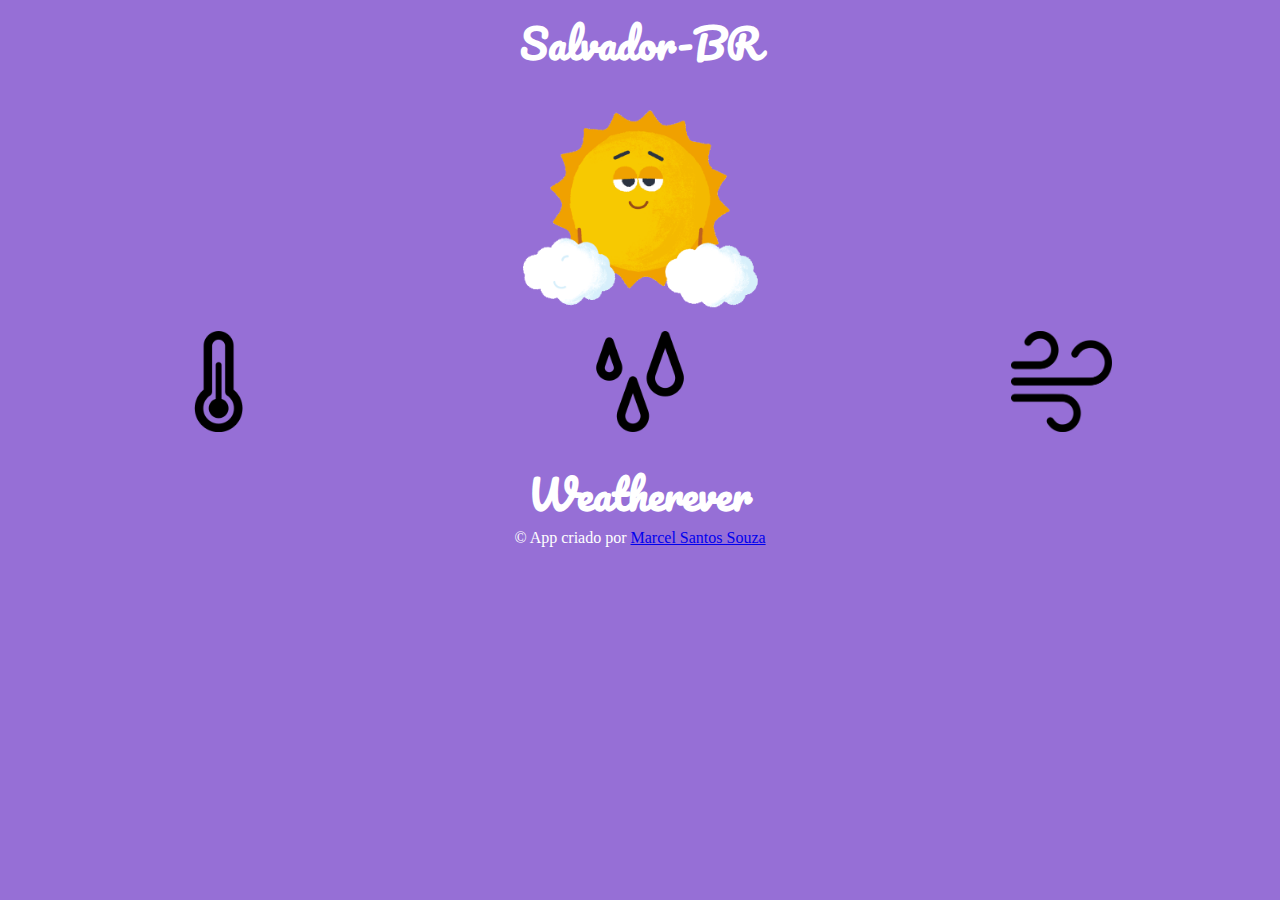
==== index.html @ ead155d7 "commit 1" ====
<!DOCTYPE html>
<html>
<head>
	<title>Wheatherever</title>
<meta name="viewport" content="width=device-width, initial-scale=1">
<link href="./stylesheet.css" rel="stylesheet"></link>
<link href= "https://fonts.googleapis.com/css2?family=Pacifico&display=swap" rel="stylesheet"></link>
</head>
<body>
	<div>
	<h1 id="logo" class ="cidade">Salvador-BR</h1>
	<img src="./gif_nublado.gif" class= "imagem_principal" alt="gif nublado">
	</div>

	<div id="all_imagens">	
	<img src="./termometro.png" alt="termometro" class="termometro">
	<img src="./drop.png" alt="gota d'agua" class="humidade">
	<img src="./wind.png" alt="vento" class="vento">
	</div>



	<div id="all">	
	<h2 id="temperatura" type="number" class="temperatura"></h2>
	<h2 id="humidity" type="number" class="humidity"></h2>
	<h2 id="wind" type="number" class="wind"></h2>
	</div>

	<h1 id="logo">Weatherever</h1>
	<p> &copy App criado por <a href="https://github.com/MarcelSSouza">Marcel Santos Souza</a></p>





<script src="./script.js" type="text/javascript"></script>
</body>
</html>
---- stylesheet.css ----
html, body, div, span, object, iframe,
	h1, h2, h3, h4, h5, h6, p, blockquote, pre,
	a, abbr,, cite, code,
	del, dfn, em, img, ins, kbd, q, s, samp,
	small, strong, sub, sup, var,
	b, u, i, 
	dl, dt, dd, ol, ul, li,
	fieldset, form, label, legend,
	table, caption, tbody, tfoot, thead, tr, th, td,
	article, aside, canvas, details, embed, 
	figure, figcaption, footer, header,  
	 nav, output, ruby, section, summary,
	time, mark, audio, video {
		margin: 0;
		padding: 0;
		border: 0;
		font-size: 100%;
		font: inherit;
		vertical-align: baseline;}


*{	background: #966fd6;
}
.description_init{
	color: white;
	margin-top: 30px;
	margin-left: auto;
	margin-right: auto;
	font-family: "Pacifico"


}

h1{	font-size: 40px;
	margin-bottom: 0;
	align-content: center;
	text-align: center;
	color: white;
	font-family: "Pacifico"
}

#all{
	display: flex;
	color: white;
	justify-content: space-around;
}

#all_imagens{
	display: flex;
	color: white;
	justify-content: space-around;
}
.termometro{
	width: 8%
}
.vento{
	width: 8%
}
.humidade{
	width: 8%
}



h2{
	font-size: 70px;
	float: right;
	margin-top: auto;
	margin-bottom: auto;
}
.imagem_principal{
  	width: 20%;
    display: block;
    margin-left: auto;
    margin-right: auto }


.temperatura{
	align-content: center;
	text-align: center;
}

p{color:  white;
	text-align: center;
	margin-top: 0;

}
.cidade{
	margin-top: 0;
}
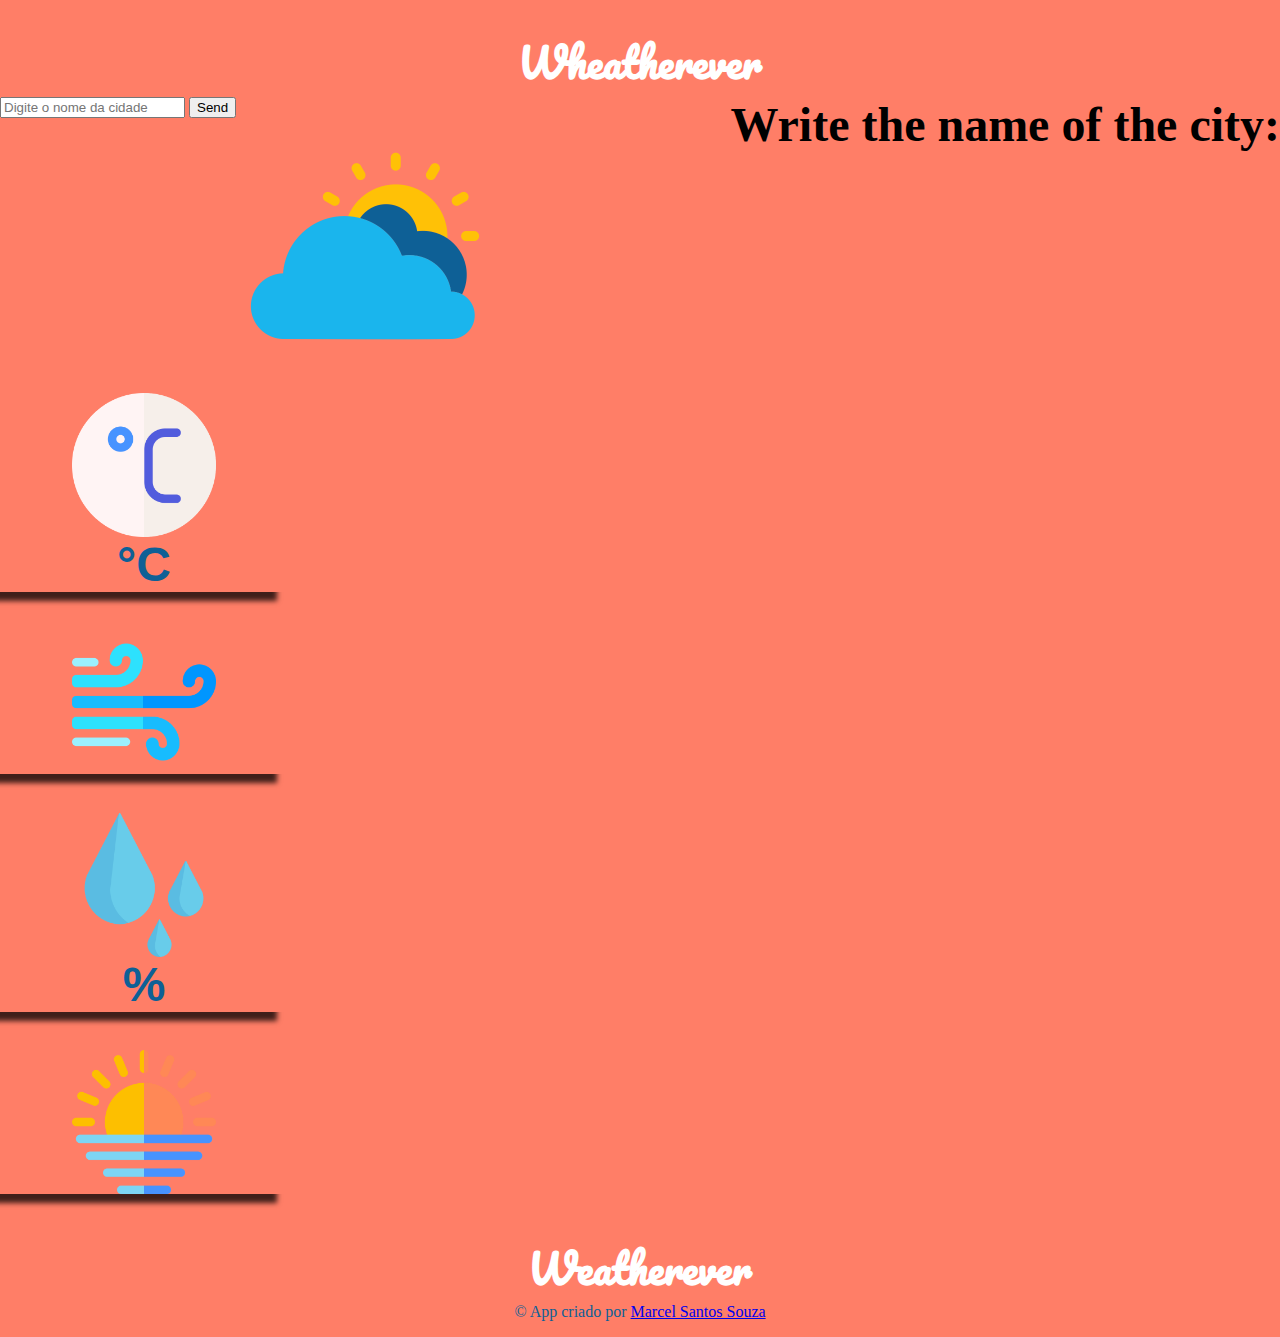
==== commit 028bbc86: "refactor" ====
--- a/index.html
+++ b/index.html
@@ -1,38 +1,90 @@
 <!DOCTYPE html>
 <html>
 <head>
-	<title>Wheatherever</title>
-<meta name="viewport" content="width=device-width, initial-scale=1">
-<link href="./stylesheet.css" rel="stylesheet"></link>
-<link href= "https://fonts.googleapis.com/css2?family=Pacifico&display=swap" rel="stylesheet"></link>
+  <title>Wheatherever</title>
+  <link rel="shortcut icon" href="./assets/main.ico" />
+  <meta name="viewport" content="width=device-width, initial-scale=1" />
+  <link
+  href="https://fonts.googleapis.com/css2?family=Pacifico&display=swap"
+  rel="stylesheet"
+  />
+  <link
+  rel="stylesheet"
+  href="https://stackpath.bootstrapcdn.com/bootstrap/4.5.0/css/bootstrap.min.css"
+  integrity="sha384-9aIt2nRpC12Uk9gS9baDl411NQApFmC26EwAOH8WgZl5MYYxFfc+NcPb1dKGj7Sk"
+  crossorigin="anonymous"
+  />
+  <link href="./stylesheet.css" rel="stylesheet" />
 </head>
 <body>
-	<div>
-	<h1 id="logo" class ="cidade">Salvador-BR</h1>
-	<img src="./gif_nublado.gif" class= "imagem_principal" alt="gif nublado">
-	</div>
-
-	<div id="all_imagens">	
-	<img src="./termometro.png" alt="termometro" class="termometro">
-	<img src="./drop.png" alt="gota d'agua" class="humidade">
-	<img src="./wind.png" alt="vento" class="vento">
-	</div>
-
-
-
-	<div id="all">	
-	<h2 id="temperatura" type="number" class="temperatura"></h2>
-	<h2 id="humidity" type="number" class="humidity"></h2>
-	<h2 id="wind" type="number" class="wind"></h2>
-	</div>
-
-	<h1 id="logo">Weatherever</h1>
-	<p> &copy App criado por <a href="https://github.com/MarcelSSouza">Marcel Santos Souza</a></p>
-
-
-
-
-
-<script src="./script.js" type="text/javascript"></script>
+  <div class="inicio">
+    <h1 class="logo_init">Wheatherever</h1>
+    <h2 class="description_init">Write the name of the city:</h2>
+    <input class="text-center" required placeholder="Digite o nome da cidade" name=city_name>
+    <button onclick="show()">Send</button>
+  </div>
+  <div class="tudo d-none">
+    <div>
+      <img src="./assets/main.png" class="imagem_principal" alt="gif nublado" />
+      <div id="all">
+        <h2 id="logo" type="text" class="city"></h2>
+      </div>
+    </div>
+    <div class="data d-flex flex-row justify-content-space-evenly">
+      <div class="card" style="width: 18rem;">
+        <img src="./assets/termometro.png" class="card-img-top mt-5" alt="..." />
+        <div class="card-body">
+          <h2 id="temperatura" type="number" class="card-text temperatura">
+            °C
+          </h2>
+        </div>
+      </div>
+      <div class="card" style="width: 18rem;">
+        <img src="./assets/wind.png" class="card-img-top mt-5" alt="..." />
+        <div class="card-body">
+          <h2 id="wind" type="number" class="card-text wind"></h2>
+        </div>
+      </div>
+      <div class="card" style="width: 18rem;">
+        <img src="./assets/water.png" class="card-img-top mt-5" alt="..." />
+        <div class="card-body">
+          <h2 id="humidity" type="number" class="card-text humidity">%</h2>
+        </div>
+      </div>
+      <div class="card" style="width: 18rem;">
+        <img src="./assets/sun.png" class="card-img-top mt-3" alt="..." />
+        <div class="card-body">
+          <div class="sun">
+            <h2 id="wind" type="number" class="card-text sunrise"></h2>
+            <h2 id="wind" type="number" class="card-text sunset"></h2>
+          </div>
+        </div>
+      </div>
+      <div id="all" class="d-flex flex-column align-items-center text-light ">
+        <h2 id="wind" type="number" class="date"></h2>
+      </div>
+    </div>
+    <h1 id="logo">Weatherever</h1>
+    <p>
+      &copy App criado por
+      <a href="https://github.com/MarcelSSouza">Marcel Santos Souza</a>
+    </p>
+  </div>
+  <script
+  src="https://code.jquery.com/jquery-3.5.1.slim.min.js"
+  integrity="sha384-DfXdz2htPH0lsSSs5nCTpuj/zy4C+OGpamoFVy38MVBnE+IbbVYUew+OrCXaRkfj"
+  crossorigin="anonymous"
+  ></script>
+  <script
+  src="https://cdn.jsdelivr.net/npm/popper.js@1.16.0/dist/umd/popper.min.js"
+  integrity="sha384-Q6E9RHvbIyZFJoft+2mJbHaEWldlvI9IOYy5n3zV9zzTtmI3UksdQRVvoxMfooAo"
+  crossorigin="anonymous"
+  ></script>
+  <script
+  src="https://stackpath.bootstrapcdn.com/bootstrap/4.5.0/js/bootstrap.min.js"
+  integrity="sha384-OgVRvuATP1z7JjHLkuOU7Xw704+h835Lr+6QL9UvYjZE3Ipu6Tp75j7Bh/kR0JKI"
+  crossorigin="anonymous"
+  ></script>
+  <script src="./script.js" type="text/javascript"></script>
 </body>
 </html>--- a/stylesheet.css
+++ b/stylesheet.css
@@ -1,90 +1,88 @@
-	html, body, div, span, object, iframe,
-	h1, h2, h3, h4, h5, h6, p, blockquote, pre,
-	a, abbr,, cite, code,
-	del, dfn, em, img, ins, kbd, q, s, samp,
-	small, strong, sub, sup, var,
-	b, u, i, 
-	dl, dt, dd, ol, ul, li,
-	fieldset, form, label, legend,
-	table, caption, tbody, tfoot, thead, tr, th, td,
-	article, aside, canvas, details, embed, 
-	figure, figcaption, footer, header,  
-	 nav, output, ruby, section, summary,
-	time, mark, audio, video {
-		margin: 0;
-		padding: 0;
-		border: 0;
-		font-size: 100%;
-		font: inherit;
-		vertical-align: baseline;}
-
-
-*{	background: #966fd6;
-}
-.description_init{
-	color: white;
-	margin-top: 30px;
-	margin-left: auto;
-	margin-right: auto;
-	font-family: "Pacifico"
-
-
+body{
+  margin: 0;
+  padding: 0;
+  border: 0;
+  font-size: 100%;
+  font: inherit;
+  vertical-align: baseline;
 }
 
-h1{	font-size: 40px;
-	margin-bottom: 0;
-	align-content: center;
-	text-align: center;
-	color: white;
-	font-family: "Pacifico"
+.sun {
+  display: flex;
+  flex-direction: column;
 }
 
-#all{
-	display: flex;
-	color: white;
-	justify-content: space-around;
+body {
+  background-color: #ff7e67;
 }
 
-#all_imagens{
-	display: flex;
-	color: white;
-	justify-content: space-around;
-}
-.termometro{
-	width: 8%
-}
-.vento{
-	width: 8%
-}
-.humidade{
-	width: 8%
+h1 {
+  font-size: 40px;
+  margin-bottom: 0;
+  align-content: center;
+  text-align: center;
+  color: #fff;
+  font-family: "Pacifico";
 }
 
-
-
-h2{
-	font-size: 70px;
-	float: right;
-	margin-top: auto;
-	margin-bottom: auto;
-}
-.imagem_principal{
-  	width: 20%;
-    display: block;
-    margin-left: auto;
-    margin-right: auto }
-
-
-.temperatura{
-	align-content: center;
-	text-align: center;
+#all_imagens {
+  display: flex;
+  color: white;
+  justify-content: space-around;
 }
 
-p{color:  white;
-	text-align: center;
-	margin-top: 0;
+@media (max-width: 1010px) {
+  .data {
+    display: flex;
+    flex-direction: column;
+    justify-content: space-evenly;
+    align-items: center;
+  }
+}
+.card-img-top {
+  width: 50%;
+}
+.card {
+  margin-top: 1.5%;
+  margin-bottom: 3%;
+  display: flex;
+  flex-direction: column;
+  align-items: center;
+  justify-content: center;
+  -webkit-box-shadow: -11px 9px 5px 0px rgba(0, 0, 0, 0.75);
+  -moz-box-shadow: -11px 9px 5px 0px rgba(0, 0, 0, 0.75);
+  box-shadow: -11px 9px 5px 0px rgba(0, 0, 0, 0.75);
+}
 
+h2 {
+  font-size: 300%;
+  float: right;
+  margin-top: auto;
+  margin-bottom: auto;
 }
-.cidade{
-	margin-top: 0;
-}+.imagem_principal {
+  width: 20%;
+  display: block;
+  margin-left: auto;
+  margin-right: auto;
+}
+
+.temperatura {
+  text-align: center;
+}
+
+p {
+  color: #0e6096;
+  text-align: center;
+  margin-top: 0;
+}
+.city {
+  font-family: "Pacifico";
+  color: #0e6096;
+  font-size: 370%;
+}
+
+.card-text {
+  font-family: Helvetica, sans-serif;
+  color: #0e6096;
+}
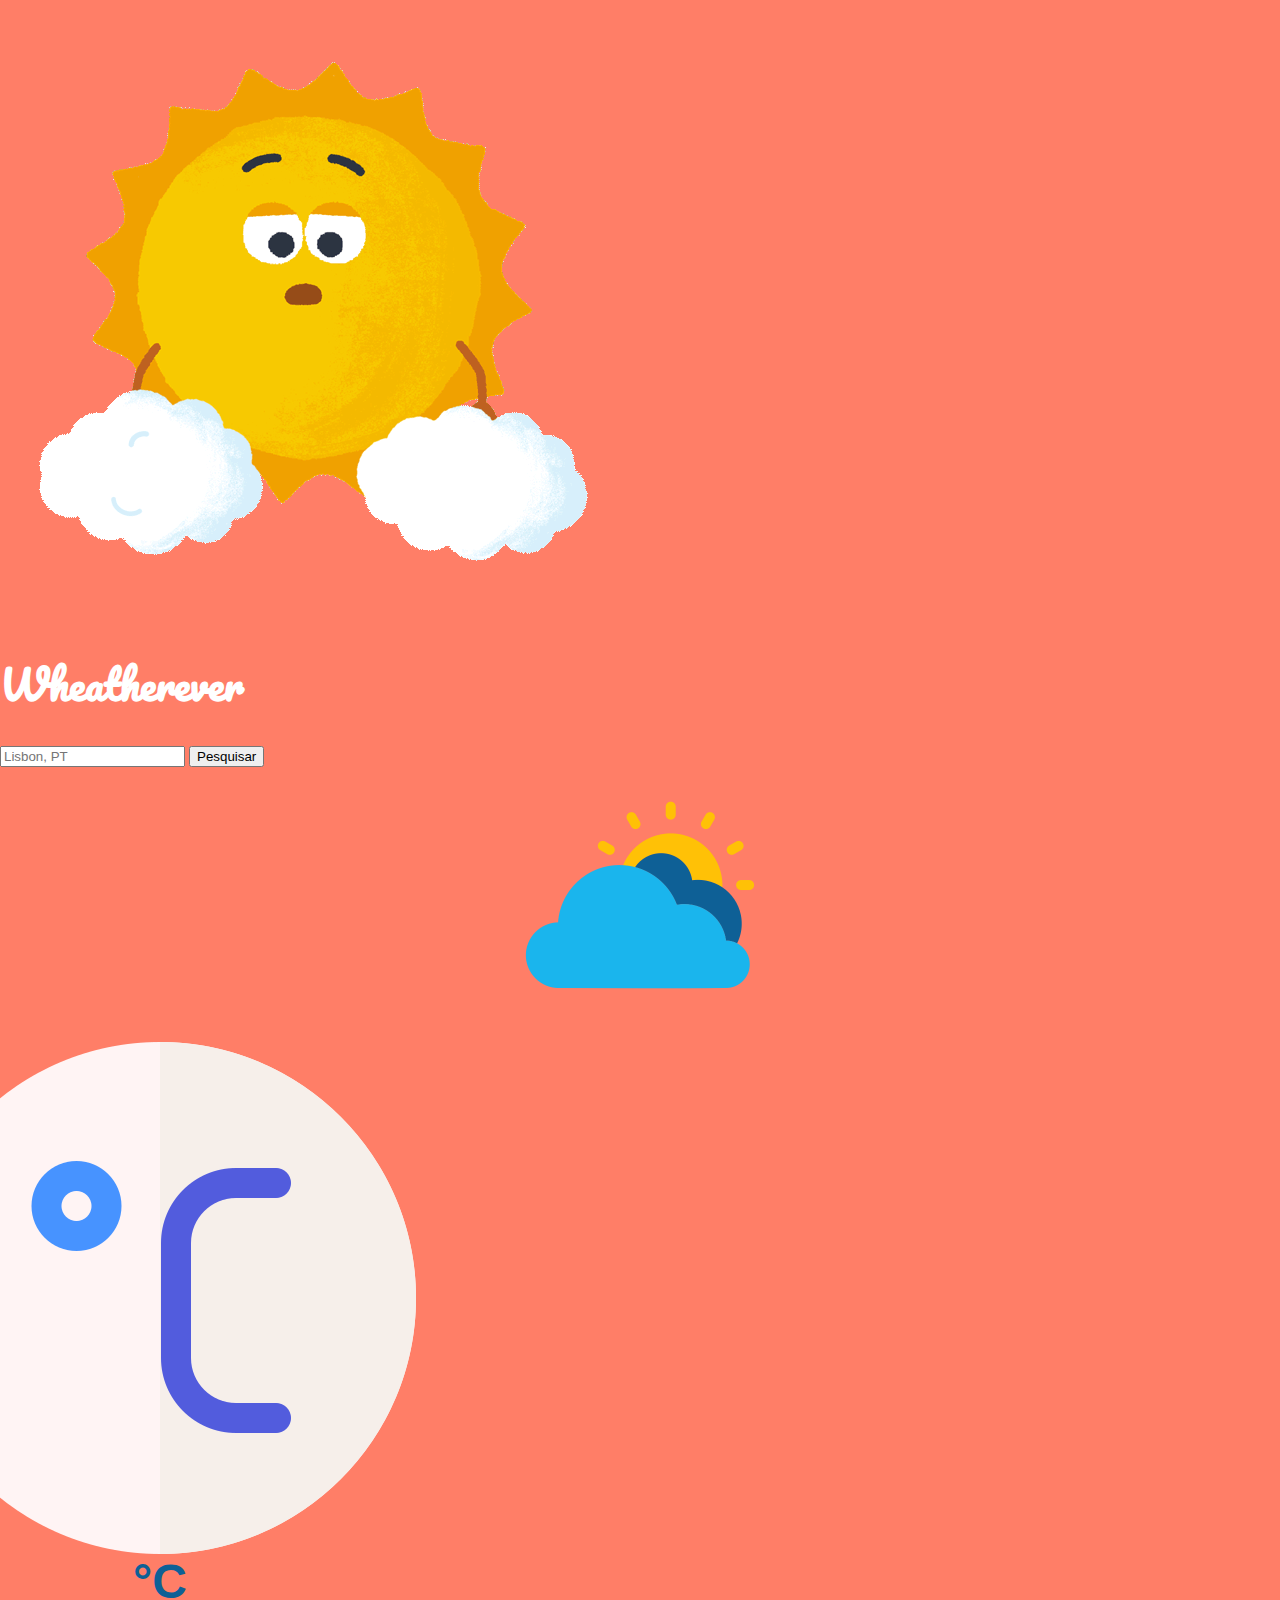
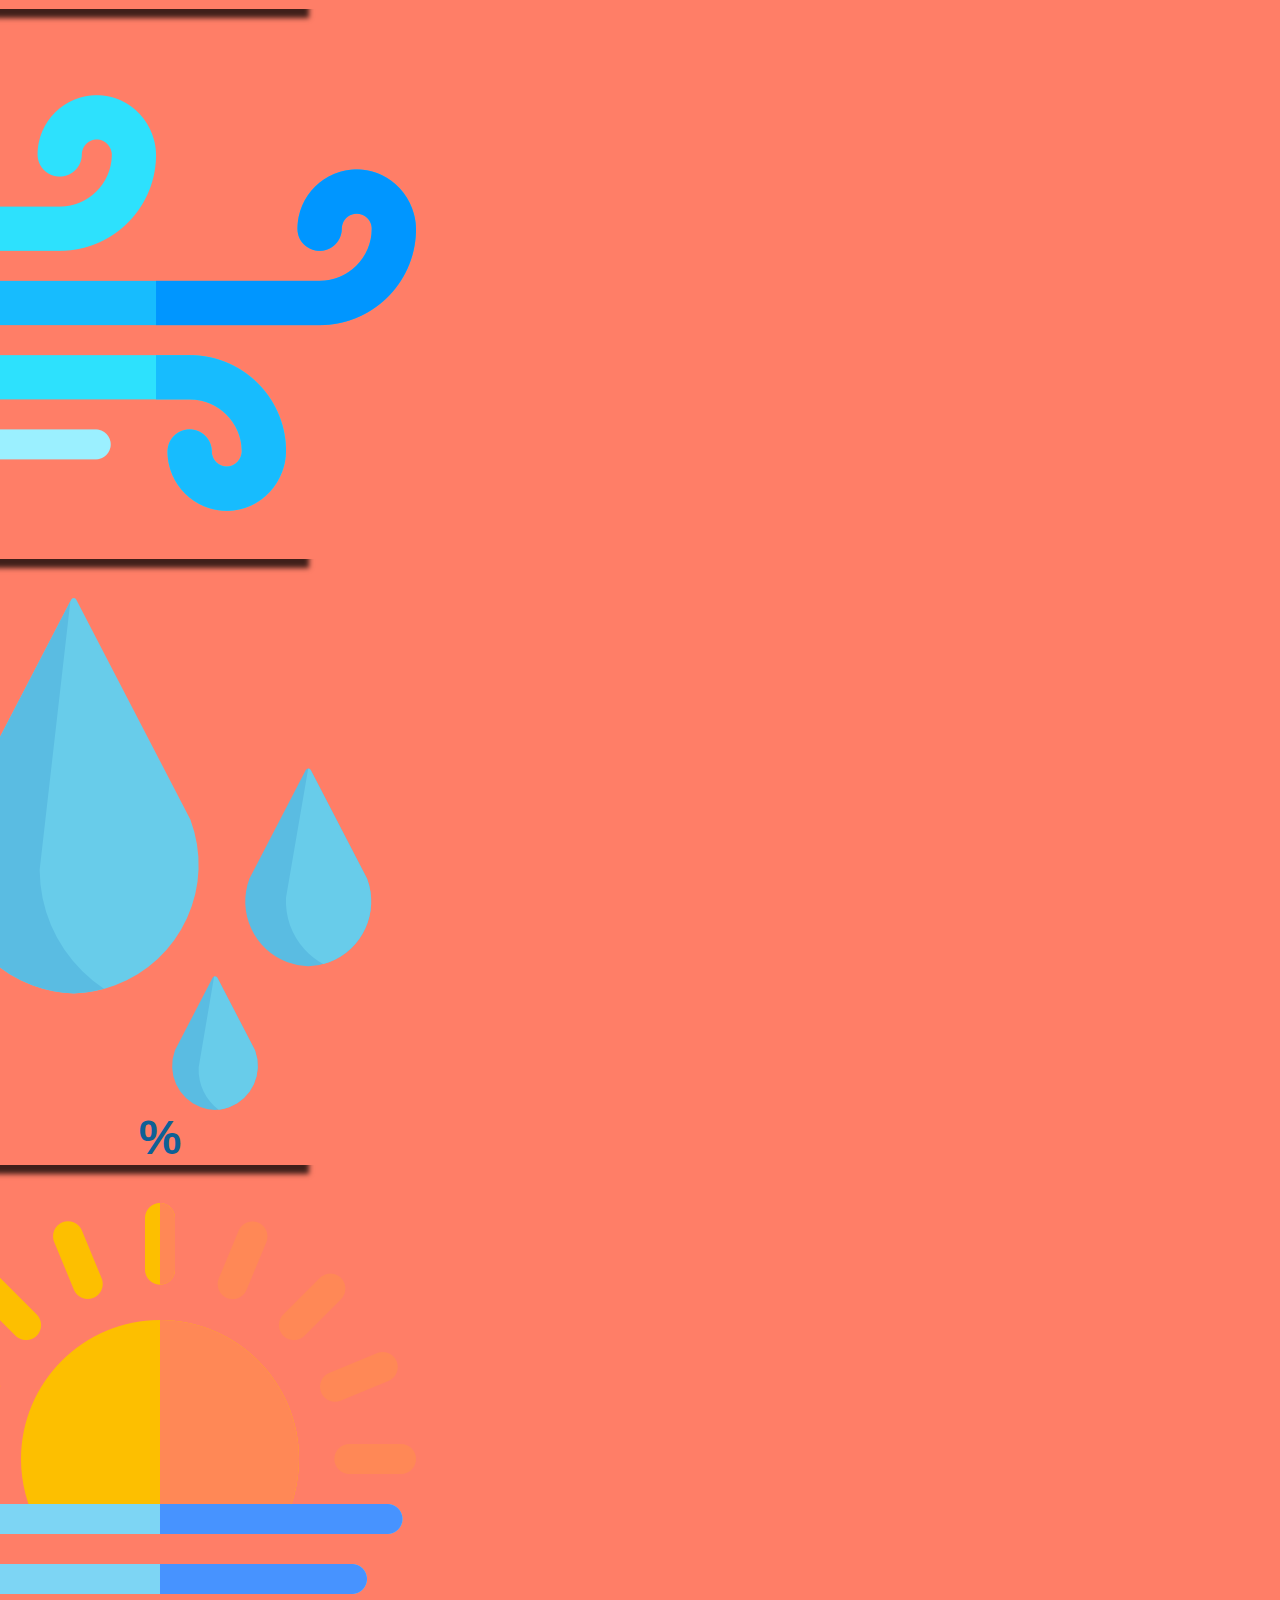
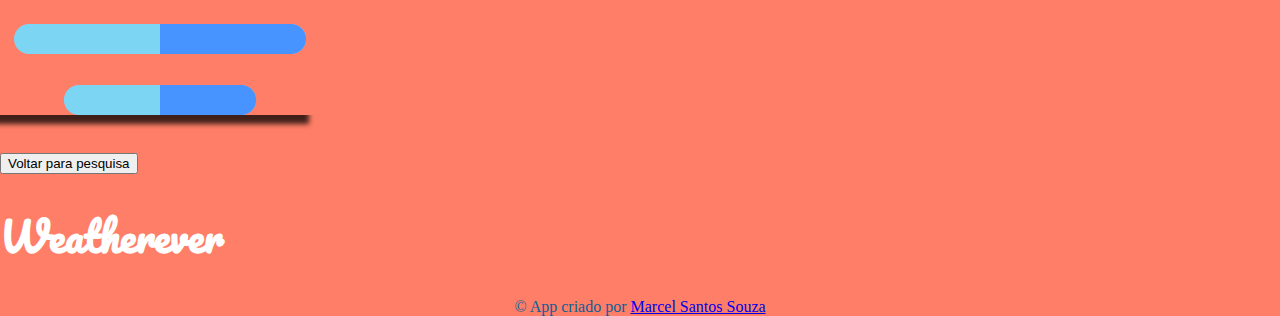
==== commit 18d4884d: "refatorando e consertando" ====
--- a/index.html
+++ b/index.html
@@ -1,90 +1,67 @@
 <!DOCTYPE html>
-<html>
+<html lang="pt-br">
 <head>
   <title>Wheatherever</title>
+  <meta charset="UTF-8">
+  <meta name="viewport" content="width=device-width, initial-scale=1" />
   <link rel="shortcut icon" href="./assets/main.ico" />
-  <meta name="viewport" content="width=device-width, initial-scale=1" />
   <link
   href="https://fonts.googleapis.com/css2?family=Pacifico&display=swap"
   rel="stylesheet"
   />
-  <link
-  rel="stylesheet"
-  href="https://stackpath.bootstrapcdn.com/bootstrap/4.5.0/css/bootstrap.min.css"
-  integrity="sha384-9aIt2nRpC12Uk9gS9baDl411NQApFmC26EwAOH8WgZl5MYYxFfc+NcPb1dKGj7Sk"
-  crossorigin="anonymous"
-  />
+  <link href="https://cdn.jsdelivr.net/npm/bootstrap@5.0.0-beta1/dist/css/bootstrap.min.css" rel="stylesheet" integrity="sha384-giJF6kkoqNQ00vy+HMDP7azOuL0xtbfIcaT9wjKHr8RbDVddVHyTfAAsrekwKmP1" crossorigin="anonymous">
   <link href="./stylesheet.css" rel="stylesheet" />
 </head>
 <body>
-  <div class="inicio">
+  <div class="inicio container text-center d-flex flex-column align-items-center justify-content-center">
+    <img src="./assets/gif_nublado.gif" class="w-25" alt="">
     <h1 class="logo_init">Wheatherever</h1>
-    <h2 class="description_init">Write the name of the city:</h2>
-    <input class="text-center" required placeholder="Digite o nome da cidade" name=city_name>
-    <button onclick="show()">Send</button>
+    <input class="text-center w-75" type="text" id="input_city" placeholder="Lisbon, PT" name=city_name>
+    <button  class="btn btn-primary  w-75" onclick="show()">Pesquisar</button>
   </div>
-  <div class="tudo d-none">
-    <div>
-      <img src="./assets/main.png" class="imagem_principal" alt="gif nublado" />
-      <div id="all">
-        <h2 id="logo" type="text" class="city"></h2>
-      </div>
-    </div>
-    <div class="data d-flex flex-row justify-content-space-evenly">
-      <div class="card" style="width: 18rem;">
-        <img src="./assets/termometro.png" class="card-img-top mt-5" alt="..." />
+  <div class="d-none tudo  d-flex flex-column align-items-center justify-content-center  text-center">
+    <img src="./assets/main.png" class="imagem_principal" alt="gif nublado" />
+    <h2 id="logo" type="text" class="city"></h2>
+    <div class="data container d-flex flex-column align-items-center justify-content-space-evenly">
+      <div class="card" style="width: 20rem;">
+        <img src="./assets/termometro.png" class="card-img-top w-50 mt-5" alt="..." />
         <div class="card-body">
           <h2 id="temperatura" type="number" class="card-text temperatura">
             °C
           </h2>
         </div>
       </div>
-      <div class="card" style="width: 18rem;">
-        <img src="./assets/wind.png" class="card-img-top mt-5" alt="..." />
+      <div class="card" style="width: 20rem;">
+        <img src="./assets/wind.png" class="card-img-top w-50 mt-5" alt="..." />
         <div class="card-body">
           <h2 id="wind" type="number" class="card-text wind"></h2>
         </div>
       </div>
-      <div class="card" style="width: 18rem;">
-        <img src="./assets/water.png" class="card-img-top mt-5" alt="..." />
+      <div class="card" style="width: 20rem;">
+        <img src="./assets/water.png" class="card-img-top w-50 mt-5" alt="..." />
         <div class="card-body">
           <h2 id="humidity" type="number" class="card-text humidity">%</h2>
         </div>
       </div>
-      <div class="card" style="width: 18rem;">
-        <img src="./assets/sun.png" class="card-img-top mt-3" alt="..." />
-        <div class="card-body">
-          <div class="sun">
-            <h2 id="wind" type="number" class="card-text sunrise"></h2>
-            <h2 id="wind" type="number" class="card-text sunset"></h2>
-          </div>
+      <div class="card" style="width: 20rem;">
+        <img src="./assets/sun.png" class="card-img-top w-50 mt-3" alt="..." />
+        <div class="card-body pb-0">
+          <h2 id="wind" type="text" class="card-text  sunrise"></h2>
         </div>
+        <div class="card-body pt-0"> 
+          <h2 id="wind" type="text" class="card-text sunset"></h2>
       </div>
-      <div id="all" class="d-flex flex-column align-items-center text-light ">
-        <h2 id="wind" type="number" class="date"></h2>
       </div>
     </div>
-    <h1 id="logo">Weatherever</h1>
-    <p>
+    <button  class="btn btn-primary mt-1 mb-2" onclick="voltar()">Voltar para pesquisa</button>
+    <h1 id="logo text-center">Weatherever</h1>
+    <p class="text-center">
       &copy App criado por
       <a href="https://github.com/MarcelSSouza">Marcel Santos Souza</a>
     </p>
   </div>
-  <script
-  src="https://code.jquery.com/jquery-3.5.1.slim.min.js"
-  integrity="sha384-DfXdz2htPH0lsSSs5nCTpuj/zy4C+OGpamoFVy38MVBnE+IbbVYUew+OrCXaRkfj"
-  crossorigin="anonymous"
-  ></script>
-  <script
-  src="https://cdn.jsdelivr.net/npm/popper.js@1.16.0/dist/umd/popper.min.js"
-  integrity="sha384-Q6E9RHvbIyZFJoft+2mJbHaEWldlvI9IOYy5n3zV9zzTtmI3UksdQRVvoxMfooAo"
-  crossorigin="anonymous"
-  ></script>
-  <script
-  src="https://stackpath.bootstrapcdn.com/bootstrap/4.5.0/js/bootstrap.min.js"
-  integrity="sha384-OgVRvuATP1z7JjHLkuOU7Xw704+h835Lr+6QL9UvYjZE3Ipu6Tp75j7Bh/kR0JKI"
-  crossorigin="anonymous"
-  ></script>
+  <script src="https://code.jquery.com/jquery-3.5.1.min.js"></script> 
+  <script src="https://cdn.jsdelivr.net/npm/bootstrap@5.0.0-beta1/dist/js/bootstrap.bundle.min.js" integrity="sha384-ygbV9kiqUc6oa4msXn9868pTtWMgiQaeYH7/t7LECLbyPA2x65Kgf80OJFdroafW" crossorigin="anonymous"></script>
   <script src="./script.js" type="text/javascript"></script>
 </body>
 </html>--- a/stylesheet.css
+++ b/stylesheet.css
@@ -1,3 +1,7 @@
+html{
+  width: 100%;
+  height: 100%;
+}
 body{
   margin: 0;
   padding: 0;
@@ -7,10 +11,7 @@
   vertical-align: baseline;
 }
 
-.sun {
-  display: flex;
-  flex-direction: column;
-}
+
 
 body {
   background-color: #ff7e67;
@@ -18,26 +19,15 @@
 
 h1 {
   font-size: 40px;
-  margin-bottom: 0;
-  align-content: center;
-  text-align: center;
   color: #fff;
   font-family: "Pacifico";
 }
 
 #all_imagens {
-  display: flex;
   color: white;
-  justify-content: space-around;
+  
 }
 
-@media (max-width: 1010px) {
-  .data {
-    display: flex;
-    flex-direction: column;
-    justify-content: space-evenly;
-    align-items: center;
-  }
 }
 .card-img-top {
   width: 50%;
